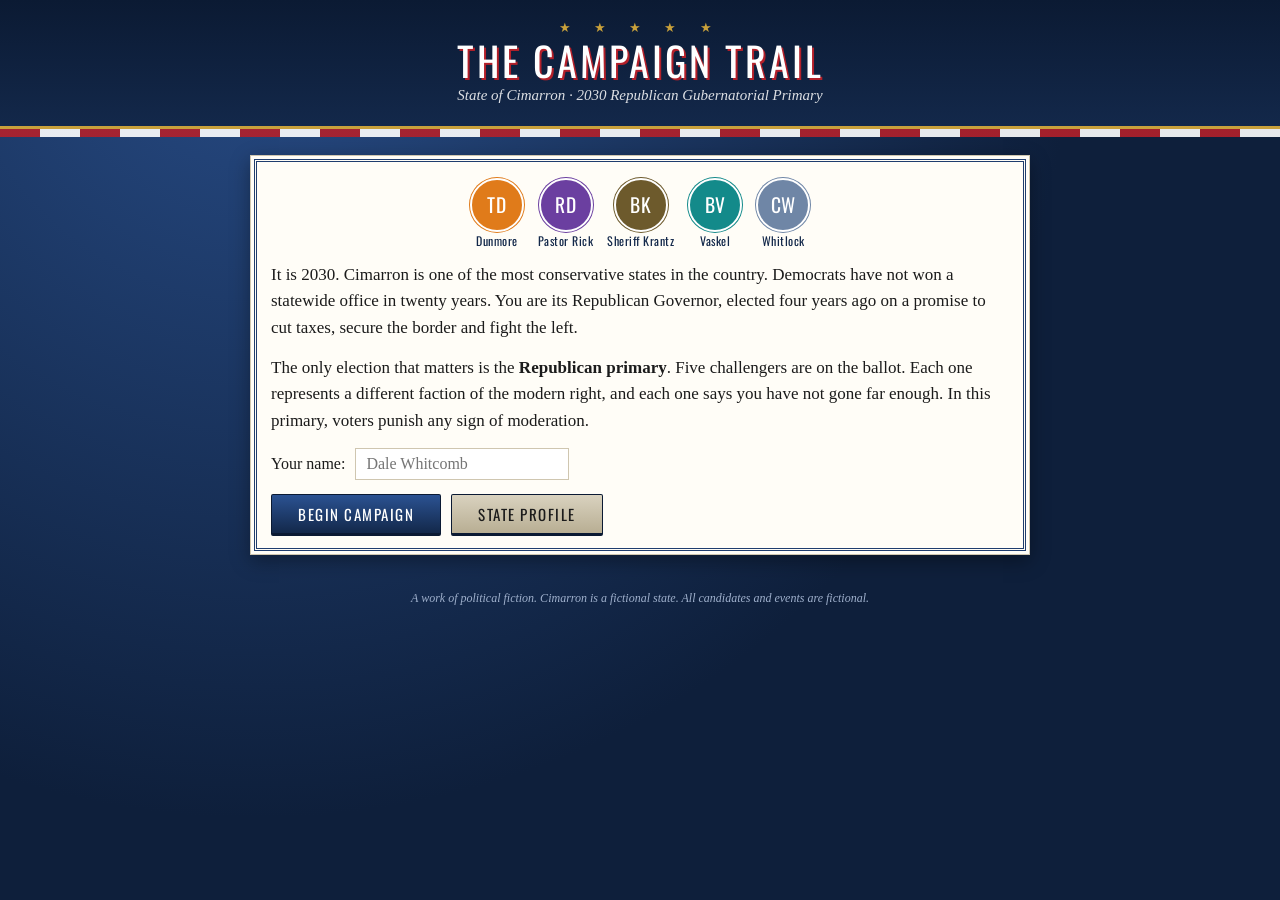
==== index.html @ 8c3085bb "Initial commit: The Campaign Trail: Cimarron 2030 A Campaign Trail-style GOP primary game: factions," ====
<!doctype html>
<html lang="en">
<head>
<meta charset="utf-8">
<meta name="viewport" content="width=device-width, initial-scale=1">
<title>The Campaign Trail: Cimarron 2030</title>
<link rel="preconnect" href="https://fonts.googleapis.com">
<link href="https://fonts.googleapis.com/css2?family=Old+Standard+TT:ital,wght@0,400;0,700;1,400&family=Oswald:wght@500;700&display=swap" rel="stylesheet">
<link rel="stylesheet" href="style.css">
</head>
<body>
  <div id="banner">
    <div class="stars">★ ★ ★ ★ ★</div>
    <div class="banner-title">The Campaign Trail</div>
    <div class="banner-sub">State of Cimarron · 2030 Republican Gubernatorial Primary</div>
    <div id="ticket"></div>
  </div>
  <div class="stripe"></div>
  <main id="app"></main>
  <footer>A work of political fiction. Cimarron is a fictional state. All candidates and events are fictional.</footer>
  <div id="modal" hidden><div class="modal-box"><button class="modal-x" aria-label="Close">×</button><div id="modal-body"></div></div></div>
  <script src="data.js"></script>
  <script src="questions.js"></script>
  <script src="debates.js"></script>
  <script src="events.js"></script>
  <script src="epilogue.js"></script>
  <script src="game.js"></script>
</body>
</html>
---- style.css ----
:root {
  --navy: #13284a; --navy2: #1f3d6e; --red: #b3202a; --cream: #f7f3e8; --paper: #fffdf7;
  --ink: #1b1b1b; --muted: #6a665c; --rule: #cfc6b0; --gold: #c9a13b; --up: #1f7a36; --down: #b3202a;
  --serif: 'Old Standard TT', 'Times New Roman', Georgia, serif; --display: 'Oswald', Impact, sans-serif;
}
* { box-sizing: border-box; }
body {
  margin: 0; color: var(--ink); font-family: var(--serif); font-size: 15px; line-height: 1.5;
  background: #0e1f3b radial-gradient(circle at 20% 0%, #274b85 0%, #0e1f3b 60%) fixed;
}
.muted { color: var(--muted); } .small { font-size: 12px; }
.up { color: var(--up); } .down { color: var(--down); }

/* banner */
#banner { text-align: center; padding: 18px 16px 12px; color: #fff; position: relative;
  background: linear-gradient(180deg, #0b1a33, #13284a); border-bottom: 3px solid var(--gold); }
.stars { color: var(--gold); letter-spacing: 10px; font-size: 13px; }
.banner-title { font-family: var(--display); font-size: 40px; letter-spacing: 3px; text-transform: uppercase; line-height: 1.1;
  text-shadow: 2px 2px 0 var(--red); }
.banner-sub { font-style: italic; opacity: .85; margin-top: 2px; }
#ticket { display: flex; justify-content: center; align-items: center; gap: 8px; margin-top: 8px; font-size: 13px; min-height: 0; }
.stripe { height: 8px; background: repeating-linear-gradient(90deg, var(--red) 0 40px, #fff 40px 80px); opacity: .9; }
footer { text-align: center; color: #9fb0cc; font-size: 12px; font-style: italic; padding: 20px 16px 40px; }

#app { max-width: 1180px; margin: 18px auto 0; padding: 0 16px; }

/* panels */
.panel { background: var(--paper); border: 1px solid var(--rule); outline: 3px double var(--navy2); outline-offset: -7px;
  padding: 18px 20px; margin-bottom: 14px; box-shadow: 0 6px 18px rgba(0,0,0,.35); }
.panel-title { font-family: var(--display); text-transform: uppercase; letter-spacing: 1.5px; color: var(--navy); font-size: 14px;
  border-bottom: 2px solid var(--navy); padding-bottom: 3px; margin: 2px 0 10px; }
.panel-title.big { font-size: 22px; }

/* status bar */
.status { display: flex; flex-wrap: wrap; gap: 8px 22px; background: var(--navy); color: #fff; padding: 8px 14px; margin-bottom: 14px;
  border: 1px solid var(--gold); font-size: 14px; }
.status .lbl { display: block; font-family: var(--display); font-size: 10px; letter-spacing: 1.5px; text-transform: uppercase; color: var(--gold); }
.status .down { color: #ff8a8a; }
.mini-bar { display: inline-block; width: 120px; height: 9px; background: #3a4f75; vertical-align: middle; }
.mini-bar span { display: block; height: 100%; background: var(--gold); }

/* layout */
.cols { display: grid; grid-template-columns: minmax(0, 1.25fr) minmax(0, 1fr); gap: 14px; align-items: start; }
@media (max-width: 900px) { .cols { grid-template-columns: 1fr; } .banner-title { font-size: 28px; } }

/* question */
.q-meta { display: flex; justify-content: space-between; flex-wrap: wrap; gap: 4px 12px; font-family: var(--display); font-size: 12px;
  letter-spacing: 1px; text-transform: uppercase; color: var(--red); border-bottom: 1px solid var(--rule); padding-bottom: 6px; margin-bottom: 10px; }
.q-text { font-size: 17px; line-height: 1.55; margin: 8px 0 14px; }
.answers { display: flex; flex-direction: column; gap: 6px; margin-bottom: 12px; }
.answer { display: flex; gap: 10px; align-items: flex-start; padding: 9px 12px; border: 1px solid var(--rule); background: #fff; cursor: pointer; }
.answer:hover { background: #f3eedf; }
.answer input { margin-top: 5px; accent-color: var(--red); }
.answer.locked { cursor: default; opacity: .55; } .answer.locked:hover { background: #fff; }
.answer.chosen { opacity: 1; border: 2px solid var(--red); background: #fff7f0; }
.btn { font-family: var(--display); font-size: 15px; letter-spacing: 1.5px; text-transform: uppercase; color: #fff; cursor: pointer;
  background: linear-gradient(180deg, #2b5292, #13284a); border: 1px solid #0b1a33; border-bottom-width: 3px; padding: 8px 26px; border-radius: 2px; }
.btn:hover { background: linear-gradient(180deg, #c6303a, #8d1820); }
.btn:disabled { opacity: .45; cursor: not-allowed; background: #7b8599; }
.btn.alt { background: linear-gradient(180deg, #d9d2bf, #b8ae93); color: var(--ink); }
.btn-row { display: flex; gap: 10px; flex-wrap: wrap; }

.feedback { background: #f3eedf; border-left: 4px solid var(--navy); padding: 10px 14px; margin-bottom: 12px; }
.feedback p { margin: 4px 0 8px; font-style: italic; font-size: 16px; }
.fb-head { font-family: var(--display); font-size: 11px; letter-spacing: 1.5px; text-transform: uppercase; color: var(--navy); }
.opp-move { font-style: normal !important; font-size: 14px !important; margin: 2px 0 !important; }
.chips { display: flex; flex-wrap: wrap; gap: 5px; }
.chip { font-size: 12px; padding: 1px 8px; border: 1px solid var(--rule); background: #fff; }
.chip.up { color: var(--up); border-color: var(--up); } .chip.down { color: var(--down); border-color: var(--down); }
.breaking { background: var(--red); color: #fff; padding: 8px 12px; margin: 0 0 12px; font-size: 14px; }
.sel-region { margin-top: 8px; font-size: 15px; color: var(--red); }

/* map */
.map { width: 100%; height: auto; display: block; }
.region path { stroke: #fff; stroke-width: 2; transition: fill .4s, fill-opacity .4s; }
.region.clickable { cursor: pointer; } .region.clickable:hover path { stroke: var(--gold); stroke-width: 4; }
.region.selected path { stroke: var(--gold); stroke-width: 5; }
.region text { text-anchor: middle; pointer-events: none; font-family: var(--serif); fill: #111; paint-order: stroke; stroke: rgba(255,255,255,.92); stroke-width: 4px; stroke-linejoin: round; }
.rname { font-size: 12px; font-weight: 700; } .rlead { font-size: 11px; }
.river { fill: none; stroke: #5b8fd1; stroke-width: 3; }
.legend { display: flex; flex-wrap: wrap; gap: 4px 12px; font-size: 12px; margin-top: 6px; }
.legend i { display: inline-block; width: 11px; height: 11px; margin-right: 4px; vertical-align: -1px; }

/* polling */
.portrait { display: inline-flex; align-items: center; justify-content: center; flex: none; border-radius: 50%; color: #fff; font-family: var(--display);
  background: var(--c); border: 2px solid #fff; box-shadow: 0 0 0 1px var(--c); letter-spacing: .5px; }
.poll-row { display: flex; align-items: center; gap: 8px; margin: 6px 0; }
.poll-main { flex: 1; min-width: 0; }
.poll-name { font-size: 13px; white-space: nowrap; overflow: hidden; text-overflow: ellipsis; }
.pbar { height: 9px; background: #e8e2d2; } .pbar div { height: 100%; transition: width .5s; }
.poll-num { font-family: var(--display); font-size: 16px; min-width: 64px; text-align: right; }
.poll-num span { display: block; font-size: 11px; line-height: 1; }
.endorse-tag { color: var(--gold); font-weight: 700; font-size: 11px; }
.dropped { font-size: 12px; color: var(--muted); margin-top: 6px; font-style: italic; }
.ftable { width: 100%; border-collapse: collapse; font-size: 13px; }
.ftable td { padding: 3px 4px; border-bottom: 1px dotted var(--rule); }
.ftable td.num { font-family: var(--display); text-align: right; font-size: 14px; }
.ftable td.win { color: var(--up); }
.ftable td:last-child { text-align: right; }

/* wire */
.wire { background: #0b1a33; color: #e8e8e8; border: 1px solid var(--gold); padding: 10px 14px; margin-bottom: 14px; }
.wire-title { font-family: var(--display); color: var(--gold); letter-spacing: 3px; font-size: 12px; margin-bottom: 4px; }
.wire-item { font-size: 13px; padding: 4px 0; border-top: 1px solid #22375d; opacity: .7; }
.wire-item.fresh { opacity: 1; }
.wire-item .dot { display: inline-block; width: 8px; height: 8px; border-radius: 50%; margin-right: 8px; }

/* debate */
.stage { display: flex; justify-content: center; flex-wrap: wrap; gap: 10px; padding: 12px; margin-bottom: 8px;
  background: linear-gradient(180deg, #13284a 0%, #1f3d6e 70%, #6b4a2b 70%, #5a3d22 100%); }
.podium { text-align: center; color: #fff; font-size: 11px; font-family: var(--display); letter-spacing: .5px; }
.small-stage .portrait { width: 30px !important; height: 30px !important; font-size: 11px !important; }
.big-result { display: flex; gap: 12px; align-items: center; border: 2px solid; padding: 10px 14px; margin-bottom: 12px; background: #fff; }

/* endorsement */
.endorse-card { display: flex; gap: 14px; align-items: center; margin: 6px 0 12px; }
.endorse-head { font-family: var(--display); font-size: 18px; color: var(--red); letter-spacing: 1px; }
.post { background: #fff; border: 1px solid var(--rule); padding: 8px 12px; margin: 6px 0 0; font-family: Arial, sans-serif; font-size: 14px; }

/* setup */
.title-panel { max-width: 780px; margin: 0 auto 14px; }
.field-row { display: flex; justify-content: center; gap: 14px; flex-wrap: wrap; margin: 4px 0 12px; }
.field-mini { text-align: center; font-size: 12px; font-family: var(--display); letter-spacing: .5px; color: var(--navy); }
.name-row { display: block; font-size: 16px; margin-bottom: 14px; }
.name-row input { font: 16px var(--serif); padding: 6px 10px; border: 1px solid var(--rule); margin-left: 6px; }
.choose-panel { max-width: 860px; margin: 0 auto 14px; }
.choice-card { padding: 12px 14px; }
.opp-card { display: flex; gap: 14px; align-items: flex-start; padding: 10px 0; border-bottom: 1px dotted var(--rule); }
.opp-card p { margin: 4px 0 0; font-size: 14px; }
.faction-tag { color: #fff; font-family: var(--display); font-size: 11px; letter-spacing: 1px; padding: 1px 7px; margin-left: 6px; text-transform: uppercase; }

/* ending */
.ending { padding: 0; }
.ending-head { color: #fff; font-family: var(--display); font-size: 30px; letter-spacing: 3px; text-align: center; padding: 14px; }
.ending-body { padding: 18px 22px; }
.epilogue li, .review li { margin-bottom: 5px; font-size: 14px; }
.end-cols { margin: 12px 0 16px; }
.review { max-height: 360px; overflow: auto; padding-left: 22px; margin: 0; }

/* ---------- v5 additions ---------- */
.cand-link, .region-link { cursor: pointer; border-bottom: 1px dotted currentColor; }
.cand-link:hover, .region-link:hover { color: var(--red); }
.portrait.clickable { cursor: pointer; }
.portrait.clickable:hover { transform: scale(1.08); }
.region { cursor: pointer; } .region:hover path { stroke: var(--gold); stroke-width: 3; }
.region.selecting:hover path { stroke-width: 4; }
.status { align-items: center; }
.status-btns { margin-left: auto; display: flex; gap: 6px; }
.btn.small { font-size: 11px; padding: 4px 10px; border-bottom-width: 2px; }

.tabs { display: flex; gap: 4px; margin-bottom: 8px; }
.tab { font-family: var(--display); font-size: 11px; letter-spacing: 1px; text-transform: uppercase; background: #ece6d6; border: 1px solid var(--rule); padding: 3px 10px; cursor: pointer; }
.tab.on { background: var(--navy); color: #fff; border-color: var(--navy); }
.xtab { width: 100%; border-collapse: collapse; font-size: 12px; margin: 4px 0; }
.xtab th { font-family: var(--display); font-weight: 500; font-size: 11px; letter-spacing: .5px; text-align: center; padding: 3px 2px; border-bottom: 2px solid var(--navy); }
.xtab th:first-child, .xtab td:first-child { text-align: left; }
.xtab td { padding: 3px 4px; border-bottom: 1px dotted var(--rule); text-align: center; font-family: var(--display); }
.xtab td.xlabel { font-family: var(--serif); }
.xtab td.lead { font-weight: 700; }
.xtab.score td { font-family: var(--serif); font-size: 12px; }
.endo-row { display: flex; justify-content: space-between; align-items: center; gap: 8px; font-size: 13px; padding: 3px 0; border-bottom: 1px dotted var(--rule); }
.endo-row > span:last-child { display: flex; align-items: center; gap: 5px; white-space: nowrap; }

.kind { color: #fff; padding: 1px 8px; letter-spacing: 1.5px; }
.event-title { font-family: var(--display); font-size: 24px; color: var(--navy); letter-spacing: .5px; margin: 2px 0 0; }
.advice { background: #f3eedf; border: 1px solid var(--rule); padding: 8px 12px; margin: 4px 0 12px; }
.adv { display: flex; gap: 10px; align-items: flex-start; padding: 6px 0; border-top: 1px dotted var(--rule); font-size: 14px; }
.adv:first-of-type { border-top: 0; }
.risk-tag { display: inline-block; font-family: var(--display); font-size: 10px; letter-spacing: 1px; color: #fff; background: #b35a00; padding: 0 6px; margin-left: 4px; vertical-align: 2px; }
.feedback.fail { border-left-color: var(--red); background: #fbe9e7; }
.feedback.success { border-left-color: var(--up); background: #e8f3ea; }

.round { display: flex; flex-direction: column; gap: 6px; margin-bottom: 12px; }
.round-row { display: flex; gap: 10px; padding: 8px 10px; background: #fff; border: 1px solid var(--rule); }
.round-row.mine { border: 2px solid var(--red); }
.round-main { flex: 1; font-size: 14px; }
.round-text { font-style: italic; margin-top: 2px; }
.grade { font-family: var(--display); font-size: 10px; letter-spacing: 1px; padding: 0 6px; color: #fff; text-transform: uppercase; }
.g-strong { background: var(--up); color: #fff; } .g-solid { background: #6d8f3a; color: #fff; }
.g-weak { background: #b98a2b; color: #fff; } .g-poor { background: var(--red); color: #fff; }
.xtab.score td.g-strong, .xtab.score td.g-solid, .xtab.score td.g-weak, .xtab.score td.g-poor { font-family: var(--display); font-size: 11px; }
.atk { font-family: var(--display); font-size: 10px; letter-spacing: 1px; color: var(--red); text-transform: uppercase; }
.pscore { font-family: var(--display); color: var(--gold); font-size: 12px; min-height: 14px; }

blockquote { margin: 6px 0 14px; padding: 10px 16px; border-left: 4px solid var(--gold); background: #faf6ea; font-style: italic; }
blockquote p { margin: 4px 0; }
.ge { display: flex; height: 26px; margin: 6px 0; color: #fff; font-family: var(--display); font-size: 13px; }
.ge div { display: flex; align-items: center; padding: 0 8px; white-space: nowrap; overflow: hidden; }
.timeline { list-style: none; padding: 0; margin: 6px 0 14px; border-left: 3px solid var(--navy); }
.timeline li { display: flex; gap: 12px; padding: 5px 0 5px 12px; font-size: 14px; position: relative; }
.timeline li::before { content: ''; position: absolute; left: -7px; top: 11px; width: 11px; height: 11px; border-radius: 50%; background: var(--red); border: 2px solid var(--paper); }
.tl-date { font-family: var(--display); color: var(--navy); min-width: 52px; }

#modal { position: fixed; inset: 0; background: rgba(8, 16, 32, .7); z-index: 50; display: flex; align-items: flex-start; justify-content: center; padding: 40px 16px; overflow: auto; }
.modal-box { position: relative; background: var(--paper); max-width: 720px; width: 100%; padding: 22px 24px; border: 1px solid var(--rule); outline: 3px double var(--navy2); outline-offset: -8px; box-shadow: 0 12px 40px rgba(0,0,0,.5); }
.modal-x { position: absolute; top: 8px; right: 12px; font-size: 26px; background: none; border: 0; cursor: pointer; color: var(--navy); }
.modal-head { display: flex; gap: 14px; align-items: center; margin-bottom: 8px; }
.modal-title { font-family: var(--display); font-size: 24px; color: var(--navy); letter-spacing: .5px; }
.modal-stats { display: grid; grid-template-columns: repeat(auto-fit, minmax(180px, 1fr)); gap: 8px 16px; background: #f3eedf; padding: 10px 12px; margin: 8px 0 12px; font-size: 14px; }
.modal-stats .lbl { display: block; font-family: var(--display); font-size: 10px; letter-spacing: 1.5px; text-transform: uppercase; color: var(--red); }
.small-list { margin: 4px 0 10px; padding-left: 20px; font-size: 14px; }
.small-list li { margin-bottom: 3px; }

[hidden] { display: none !important; }
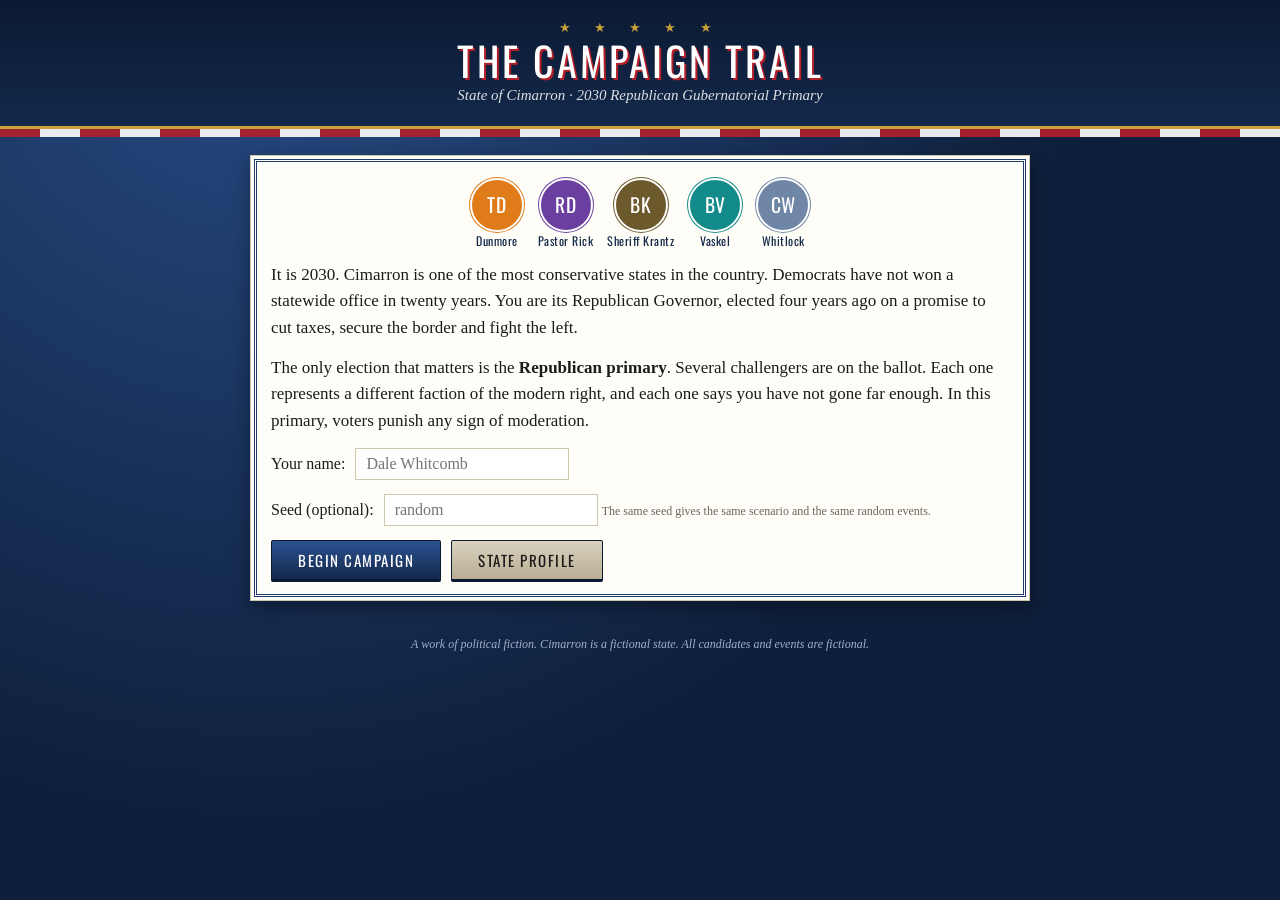
==== commit 94d69d15: "Add scenarios, runoff campaign, war shock, and accurate vote model - Vote model rebuilt on real vote" ====
--- a/index.html
+++ b/index.html
@@ -24,6 +24,7 @@
   <script src="debates.js"></script>
   <script src="events.js"></script>
   <script src="epilogue.js"></script>
+  <script src="runoff.js"></script>
   <script src="game.js"></script>
 </body>
 </html>
--- a/style.css
+++ b/style.css
@@ -202,3 +202,6 @@
 .small-list li { margin-bottom: 3px; }
 
 [hidden] { display: none !important; }
+.scenario-card { background: var(--navy); color: #fff; padding: 10px 14px; margin: 6px 0 12px; border-left: 5px solid var(--gold); font-size: 14px; }
+.scenario-card .lbl { display: block; font-family: var(--display); font-size: 10px; letter-spacing: 1.5px; text-transform: uppercase; color: var(--gold); }
+.scenario-card b { font-family: var(--display); font-size: 18px; letter-spacing: .5px; }
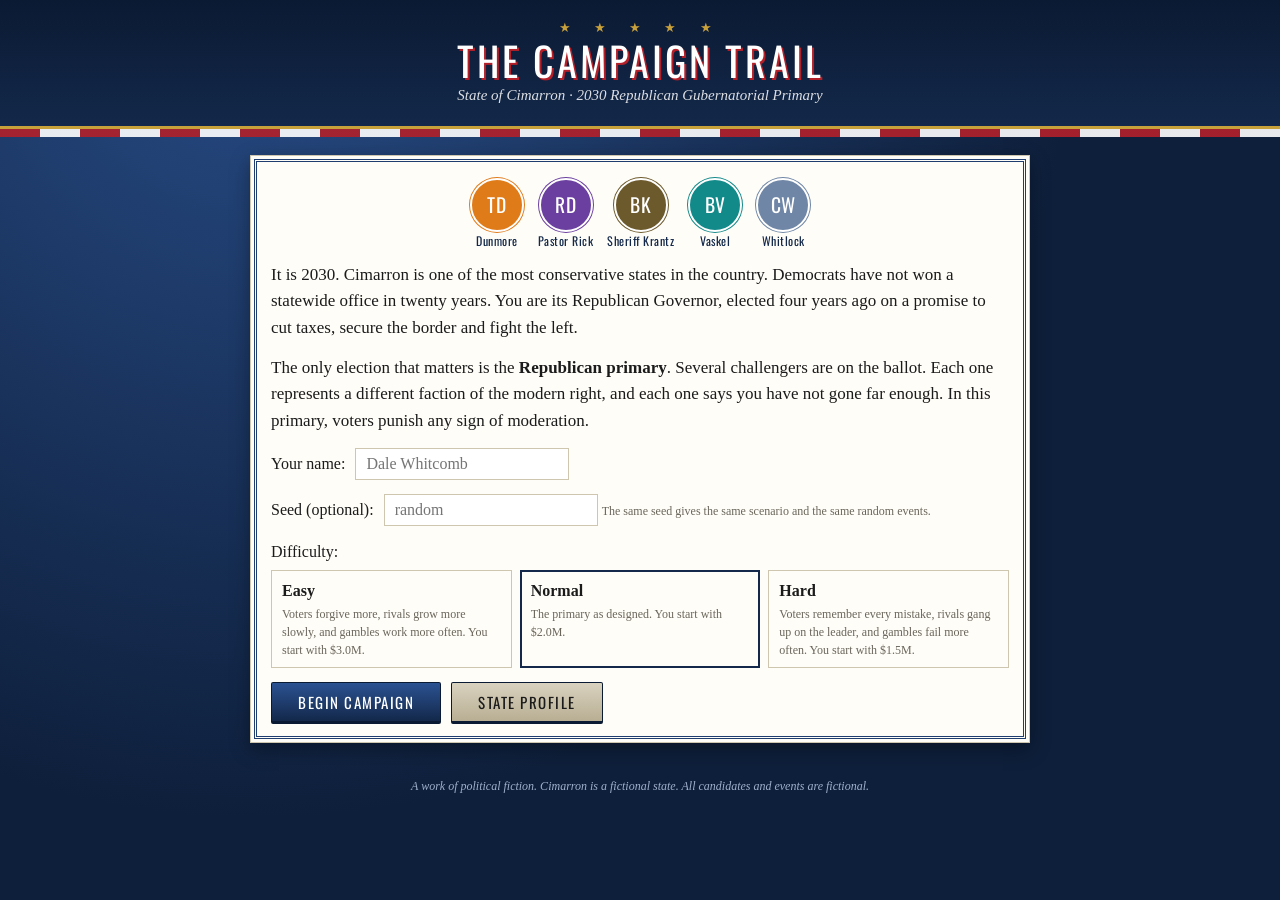
==== commit 5629462f: "Lock unaffordable choices, write unique media reactions for every decision, and vary victory speeche" ====
--- a/index.html
+++ b/index.html
@@ -25,6 +25,8 @@
   <script src="events.js"></script>
   <script src="epilogue.js"></script>
   <script src="runoff.js"></script>
+  <script src="media.js"></script>
+<script src="reactions.js"></script>
   <script src="game.js"></script>
 </body>
 </html>
--- a/style.css
+++ b/style.css
@@ -205,3 +205,22 @@
 .scenario-card { background: var(--navy); color: #fff; padding: 10px 14px; margin: 6px 0 12px; border-left: 5px solid var(--gold); font-size: 14px; }
 .scenario-card .lbl { display: block; font-family: var(--display); font-size: 10px; letter-spacing: 1.5px; text-transform: uppercase; color: var(--gold); }
 .scenario-card b { font-family: var(--display); font-size: 18px; letter-spacing: .5px; }
+
+/* media reactions */
+.reactions { margin: 0 0 12px; }
+.chyron { display: flex; align-items: stretch; font-family: var(--display); letter-spacing: .5px; margin-bottom: 8px; box-shadow: 0 2px 6px rgba(0,0,0,.25); }
+.chyron .outlet { background: var(--oc); color: #fff; padding: 5px 10px; font-size: 13px; letter-spacing: 1.5px; white-space: nowrap; }
+.chyron .clabel { background: var(--ac); color: #111; padding: 5px 8px; font-size: 11px; letter-spacing: 1.5px; display: flex; align-items: center; }
+.chyron .ctext { background: #fff; color: #111; padding: 5px 10px; font-size: 14px; flex: 1; text-transform: uppercase; border: 1px solid var(--oc); border-left: 0; }
+.posts { display: grid; grid-template-columns: 1fr 1fr; gap: 8px; }
+@media (max-width: 700px) { .posts { grid-template-columns: 1fr; } .chyron { flex-wrap: wrap; } }
+.post { display: flex; gap: 8px; background: #fff; border: 1px solid #d8d8d8; border-radius: 10px; padding: 8px 10px; font-family: Arial, Helvetica, sans-serif; font-size: 13px; line-height: 1.35; }
+.post-head { font-size: 12px; margin-bottom: 2px; }
+.post.removed .post-text { color: #777; font-style: italic; background: #f2f2f2; padding: 4px 6px; border-radius: 6px; }
+.risk-tag.unlock { background: #1f6b3a; margin: 0 4px 0 0; }
+.difficulty-row { display: flex; gap: 8px; margin-top: 6px; flex-wrap: wrap; }
+.difficulty { flex: 1 1 200px; display: flex; flex-direction: column; gap: 2px; border: 1px solid var(--rule); padding: 8px 10px; cursor: pointer; }
+.difficulty:has(input:checked) { border-color: #13284a; box-shadow: inset 0 0 0 1px #13284a; }
+.difficulty input { position: absolute; opacity: 0; }
+.risk-tag.cost { background: #5b6474; margin: 0 4px 0 0; }
+.risk-tag.broke { background: #8d1820; margin: 0 4px 0 0; }
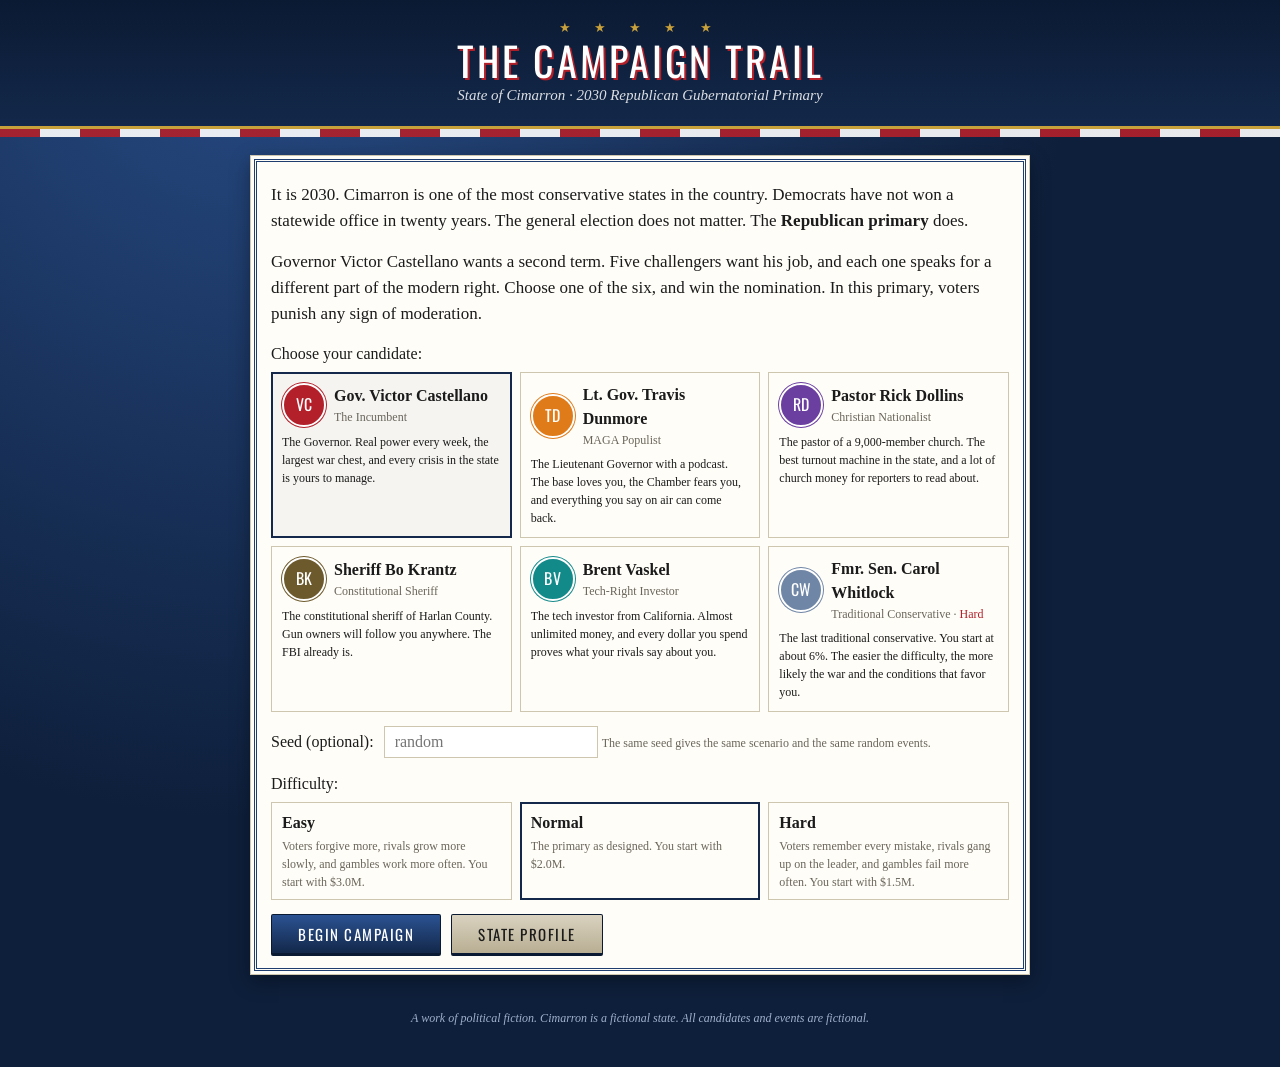
==== commit b5e22b11: "Play any of six candidates: Governor Castellano and five challengers - New incumbent, Gov. Victor Ca" ====
--- a/index.html
+++ b/index.html
@@ -6,7 +6,7 @@
 <title>The Campaign Trail: Cimarron 2030</title>
 <link rel="preconnect" href="https://fonts.googleapis.com">
 <link href="https://fonts.googleapis.com/css2?family=Old+Standard+TT:ital,wght@0,400;0,700;1,400&family=Oswald:wght@500;700&display=swap" rel="stylesheet">
-<link rel="stylesheet" href="style.css">
+<link rel="stylesheet" href="css/style.css">
 </head>
 <body>
   <div id="banner">
@@ -19,14 +19,31 @@
   <main id="app"></main>
   <footer>A work of political fiction. Cimarron is a fictional state. All candidates and events are fictional.</footer>
   <div id="modal" hidden><div class="modal-box"><button class="modal-x" aria-label="Close">×</button><div id="modal-body"></div></div></div>
-  <script src="data.js"></script>
-  <script src="questions.js"></script>
-  <script src="debates.js"></script>
-  <script src="events.js"></script>
-  <script src="epilogue.js"></script>
-  <script src="runoff.js"></script>
-  <script src="media.js"></script>
-<script src="reactions.js"></script>
-  <script src="game.js"></script>
+  <!-- Content: the game's data and text -->
+  <script src="js/content/data.js"></script>
+  <script src="js/content/candidates.js"></script>
+  <script src="js/content/questions.js"></script>
+  <script src="js/content/debates.js"></script>
+  <script src="js/content/events.js"></script>
+  <script src="js/content/campaigns.js"></script>
+  <script src="js/content/epilogue.js"></script>
+  <script src="js/content/runoff.js"></script>
+  <script src="js/content/media.js"></script>
+  <script src="js/content/reactions.js"></script>
+  <!-- Engine: rules and state -->
+  <script src="js/engine/config.js"></script>
+  <script src="js/engine/state.js"></script>
+  <script src="js/engine/model.js"></script>
+  <script src="js/engine/campaign.js"></script>
+  <script src="js/engine/decisions.js"></script>
+  <script src="js/engine/trail.js"></script>
+  <script src="js/engine/election.js"></script>
+  <script src="js/engine/save.js"></script>
+  <!-- Interface: rendering and input (app.js starts the game) -->
+  <script src="js/ui/components.js"></script>
+  <script src="js/ui/screens.js"></script>
+  <script src="js/ui/endings.js"></script>
+  <script src="js/ui/modals.js"></script>
+  <script src="js/ui/app.js"></script>
 </body>
 </html>
--- a/css/style.css
+++ b/css/style.css
@@ -0,0 +1,232 @@
+:root {
+  --navy: #13284a; --navy2: #1f3d6e; --red: #b3202a; --cream: #f7f3e8; --paper: #fffdf7;
+  --ink: #1b1b1b; --muted: #6a665c; --rule: #cfc6b0; --gold: #c9a13b; --up: #1f7a36; --down: #b3202a;
+  --serif: 'Old Standard TT', 'Times New Roman', Georgia, serif; --display: 'Oswald', Impact, sans-serif;
+}
+* { box-sizing: border-box; }
+body {
+  margin: 0; color: var(--ink); font-family: var(--serif); font-size: 15px; line-height: 1.5;
+  background: #0e1f3b radial-gradient(circle at 20% 0%, #274b85 0%, #0e1f3b 60%) fixed;
+}
+.muted { color: var(--muted); } .small { font-size: 12px; }
+.up { color: var(--up); } .down { color: var(--down); }
+
+/* banner */
+#banner { text-align: center; padding: 18px 16px 12px; color: #fff; position: relative;
+  background: linear-gradient(180deg, #0b1a33, #13284a); border-bottom: 3px solid var(--gold); }
+.stars { color: var(--gold); letter-spacing: 10px; font-size: 13px; }
+.banner-title { font-family: var(--display); font-size: 40px; letter-spacing: 3px; text-transform: uppercase; line-height: 1.1;
+  text-shadow: 2px 2px 0 var(--red); }
+.banner-sub { font-style: italic; opacity: .85; margin-top: 2px; }
+#ticket { display: flex; justify-content: center; align-items: center; gap: 8px; margin-top: 8px; font-size: 13px; min-height: 0; }
+.stripe { height: 8px; background: repeating-linear-gradient(90deg, var(--red) 0 40px, #fff 40px 80px); opacity: .9; }
+footer { text-align: center; color: #9fb0cc; font-size: 12px; font-style: italic; padding: 20px 16px 40px; }
+
+#app { max-width: 1180px; margin: 18px auto 0; padding: 0 16px; }
+
+/* panels */
+.panel { background: var(--paper); border: 1px solid var(--rule); outline: 3px double var(--navy2); outline-offset: -7px;
+  padding: 18px 20px; margin-bottom: 14px; box-shadow: 0 6px 18px rgba(0,0,0,.35); }
+.panel-title { font-family: var(--display); text-transform: uppercase; letter-spacing: 1.5px; color: var(--navy); font-size: 14px;
+  border-bottom: 2px solid var(--navy); padding-bottom: 3px; margin: 2px 0 10px; }
+.panel-title.big { font-size: 22px; }
+
+/* status bar */
+.status { display: flex; flex-wrap: wrap; gap: 8px 22px; background: var(--navy); color: #fff; padding: 8px 14px; margin-bottom: 14px;
+  border: 1px solid var(--gold); font-size: 14px; }
+.status .lbl { display: block; font-family: var(--display); font-size: 10px; letter-spacing: 1.5px; text-transform: uppercase; color: var(--gold); }
+.status .down { color: #ff8a8a; }
+.mini-bar { display: inline-block; width: 120px; height: 9px; background: #3a4f75; vertical-align: middle; }
+.mini-bar span { display: block; height: 100%; background: var(--gold); }
+
+/* layout */
+.cols { display: grid; grid-template-columns: minmax(0, 1.25fr) minmax(0, 1fr); gap: 14px; align-items: start; }
+@media (max-width: 900px) { .cols { grid-template-columns: 1fr; } .banner-title { font-size: 28px; } }
+
+/* question */
+.q-meta { display: flex; justify-content: space-between; flex-wrap: wrap; gap: 4px 12px; font-family: var(--display); font-size: 12px;
+  letter-spacing: 1px; text-transform: uppercase; color: var(--red); border-bottom: 1px solid var(--rule); padding-bottom: 6px; margin-bottom: 10px; }
+.q-text { font-size: 17px; line-height: 1.55; margin: 8px 0 14px; }
+.answers { display: flex; flex-direction: column; gap: 6px; margin-bottom: 12px; }
+.answer { display: flex; gap: 10px; align-items: flex-start; padding: 9px 12px; border: 1px solid var(--rule); background: #fff; cursor: pointer; }
+.answer:hover { background: #f3eedf; }
+.answer input { margin-top: 5px; accent-color: var(--red); }
+.answer.locked { cursor: default; opacity: .55; } .answer.locked:hover { background: #fff; }
+.answer.chosen { opacity: 1; border: 2px solid var(--red); background: #fff7f0; }
+.btn { font-family: var(--display); font-size: 15px; letter-spacing: 1.5px; text-transform: uppercase; color: #fff; cursor: pointer;
+  background: linear-gradient(180deg, #2b5292, #13284a); border: 1px solid #0b1a33; border-bottom-width: 3px; padding: 8px 26px; border-radius: 2px; }
+.btn:hover { background: linear-gradient(180deg, #c6303a, #8d1820); }
+.btn:disabled { opacity: .45; cursor: not-allowed; background: #7b8599; }
+.btn.alt { background: linear-gradient(180deg, #d9d2bf, #b8ae93); color: var(--ink); }
+.btn-row { display: flex; gap: 10px; flex-wrap: wrap; }
+
+.feedback { background: #f3eedf; border-left: 4px solid var(--navy); padding: 10px 14px; margin-bottom: 12px; }
+.feedback p { margin: 4px 0 8px; font-style: italic; font-size: 16px; }
+.fb-head { font-family: var(--display); font-size: 11px; letter-spacing: 1.5px; text-transform: uppercase; color: var(--navy); }
+.opp-move { font-style: normal !important; font-size: 14px !important; margin: 2px 0 !important; }
+.chips { display: flex; flex-wrap: wrap; gap: 5px; }
+.chip { font-size: 12px; padding: 1px 8px; border: 1px solid var(--rule); background: #fff; }
+.chip.up { color: var(--up); border-color: var(--up); } .chip.down { color: var(--down); border-color: var(--down); }
+.breaking { background: var(--red); color: #fff; padding: 8px 12px; margin: 0 0 12px; font-size: 14px; }
+.sel-region { margin-top: 8px; font-size: 15px; color: var(--red); }
+
+/* map */
+.map { width: 100%; height: auto; display: block; }
+.region path { stroke: #fff; stroke-width: 2; transition: fill .4s, fill-opacity .4s; }
+.region.clickable { cursor: pointer; } .region.clickable:hover path { stroke: var(--gold); stroke-width: 4; }
+.region.selected path { stroke: var(--gold); stroke-width: 5; }
+.region text { text-anchor: middle; pointer-events: none; font-family: var(--serif); fill: #111; paint-order: stroke; stroke: rgba(255,255,255,.92); stroke-width: 4px; stroke-linejoin: round; }
+.rname { font-size: 12px; font-weight: 700; } .rlead { font-size: 11px; }
+.river { fill: none; stroke: #5b8fd1; stroke-width: 3; }
+.legend { display: flex; flex-wrap: wrap; gap: 4px 12px; font-size: 12px; margin-top: 6px; }
+.legend i { display: inline-block; width: 11px; height: 11px; margin-right: 4px; vertical-align: -1px; }
+
+/* polling */
+.portrait { display: inline-flex; align-items: center; justify-content: center; flex: none; border-radius: 50%; color: #fff; font-family: var(--display);
+  background: var(--c); border: 2px solid #fff; box-shadow: 0 0 0 1px var(--c); letter-spacing: .5px; }
+.poll-row { display: flex; align-items: center; gap: 8px; margin: 6px 0; }
+.poll-main { flex: 1; min-width: 0; }
+.poll-name { font-size: 13px; white-space: nowrap; overflow: hidden; text-overflow: ellipsis; }
+.pbar { height: 9px; background: #e8e2d2; } .pbar div { height: 100%; transition: width .5s; }
+.poll-num { font-family: var(--display); font-size: 16px; min-width: 64px; text-align: right; }
+.poll-num span { display: block; font-size: 11px; line-height: 1; }
+.endorse-tag { color: var(--gold); font-weight: 700; font-size: 11px; }
+.dropped { font-size: 12px; color: var(--muted); margin-top: 6px; font-style: italic; }
+.ftable { width: 100%; border-collapse: collapse; font-size: 13px; }
+.ftable td { padding: 3px 4px; border-bottom: 1px dotted var(--rule); }
+.ftable td.num { font-family: var(--display); text-align: right; font-size: 14px; }
+.ftable td.win { color: var(--up); }
+.ftable td:last-child { text-align: right; }
+
+/* wire */
+.wire { background: #0b1a33; color: #e8e8e8; border: 1px solid var(--gold); padding: 10px 14px; margin-bottom: 14px; }
+.wire-title { font-family: var(--display); color: var(--gold); letter-spacing: 3px; font-size: 12px; margin-bottom: 4px; }
+.wire-item { font-size: 13px; padding: 4px 0; border-top: 1px solid #22375d; opacity: .7; }
+.wire-item.fresh { opacity: 1; }
+.wire-item .dot { display: inline-block; width: 8px; height: 8px; border-radius: 50%; margin-right: 8px; }
+
+/* debate */
+.stage { display: flex; justify-content: center; flex-wrap: wrap; gap: 10px; padding: 12px; margin-bottom: 8px;
+  background: linear-gradient(180deg, #13284a 0%, #1f3d6e 70%, #6b4a2b 70%, #5a3d22 100%); }
+.podium { text-align: center; color: #fff; font-size: 11px; font-family: var(--display); letter-spacing: .5px; }
+.small-stage .portrait { width: 30px !important; height: 30px !important; font-size: 11px !important; }
+.big-result { display: flex; gap: 12px; align-items: center; border: 2px solid; padding: 10px 14px; margin-bottom: 12px; background: #fff; }
+
+/* endorsement */
+.endorse-card { display: flex; gap: 14px; align-items: center; margin: 6px 0 12px; }
+.endorse-head { font-family: var(--display); font-size: 18px; color: var(--red); letter-spacing: 1px; }
+.post { background: #fff; border: 1px solid var(--rule); padding: 8px 12px; margin: 6px 0 0; font-family: Arial, sans-serif; font-size: 14px; }
+
+/* setup */
+.title-panel { max-width: 780px; margin: 0 auto 14px; }
+.field-row { display: flex; justify-content: center; gap: 14px; flex-wrap: wrap; margin: 4px 0 12px; }
+.field-mini { text-align: center; font-size: 12px; font-family: var(--display); letter-spacing: .5px; color: var(--navy); }
+.name-row { display: block; font-size: 16px; margin-bottom: 14px; }
+.name-row input { font: 16px var(--serif); padding: 6px 10px; border: 1px solid var(--rule); margin-left: 6px; }
+.choose-panel { max-width: 860px; margin: 0 auto 14px; }
+.choice-card { padding: 12px 14px; }
+.opp-card { display: flex; gap: 14px; align-items: flex-start; padding: 10px 0; border-bottom: 1px dotted var(--rule); }
+.opp-card p { margin: 4px 0 0; font-size: 14px; }
+.faction-tag { color: #fff; font-family: var(--display); font-size: 11px; letter-spacing: 1px; padding: 1px 7px; margin-left: 6px; text-transform: uppercase; }
+
+/* ending */
+.ending { padding: 0; }
+.ending-head { color: #fff; font-family: var(--display); font-size: 30px; letter-spacing: 3px; text-align: center; padding: 14px; }
+.ending-body { padding: 18px 22px; }
+.epilogue li, .review li { margin-bottom: 5px; font-size: 14px; }
+.end-cols { margin: 12px 0 16px; }
+.review { max-height: 360px; overflow: auto; padding-left: 22px; margin: 0; }
+
+/* ---------- v5 additions ---------- */
+.cand-link, .region-link { cursor: pointer; border-bottom: 1px dotted currentColor; }
+.cand-link:hover, .region-link:hover { color: var(--red); }
+.portrait.clickable { cursor: pointer; }
+.portrait.clickable:hover { transform: scale(1.08); }
+.region { cursor: pointer; } .region:hover path { stroke: var(--gold); stroke-width: 3; }
+.region.selecting:hover path { stroke-width: 4; }
+.status { align-items: center; }
+.status-btns { margin-left: auto; display: flex; gap: 6px; }
+.btn.small { font-size: 11px; padding: 4px 10px; border-bottom-width: 2px; }
+
+.tabs { display: flex; gap: 4px; margin-bottom: 8px; }
+.tab { font-family: var(--display); font-size: 11px; letter-spacing: 1px; text-transform: uppercase; background: #ece6d6; border: 1px solid var(--rule); padding: 3px 10px; cursor: pointer; }
+.tab.on { background: var(--navy); color: #fff; border-color: var(--navy); }
+.xtab { width: 100%; border-collapse: collapse; font-size: 12px; margin: 4px 0; }
+.xtab th { font-family: var(--display); font-weight: 500; font-size: 11px; letter-spacing: .5px; text-align: center; padding: 3px 2px; border-bottom: 2px solid var(--navy); }
+.xtab th:first-child, .xtab td:first-child { text-align: left; }
+.xtab td { padding: 3px 4px; border-bottom: 1px dotted var(--rule); text-align: center; font-family: var(--display); }
+.xtab td.xlabel { font-family: var(--serif); }
+.xtab td.lead { font-weight: 700; }
+.xtab.score td { font-family: var(--serif); font-size: 12px; }
+.endo-row { display: flex; justify-content: space-between; align-items: center; gap: 8px; font-size: 13px; padding: 3px 0; border-bottom: 1px dotted var(--rule); }
+.endo-row > span:last-child { display: flex; align-items: center; gap: 5px; white-space: nowrap; }
+
+.kind { color: #fff; padding: 1px 8px; letter-spacing: 1.5px; }
+.event-title { font-family: var(--display); font-size: 24px; color: var(--navy); letter-spacing: .5px; margin: 2px 0 0; }
+.advice { background: #f3eedf; border: 1px solid var(--rule); padding: 8px 12px; margin: 4px 0 12px; }
+.adv { display: flex; gap: 10px; align-items: flex-start; padding: 6px 0; border-top: 1px dotted var(--rule); font-size: 14px; }
+.adv:first-of-type { border-top: 0; }
+.risk-tag { display: inline-block; font-family: var(--display); font-size: 10px; letter-spacing: 1px; color: #fff; background: #b35a00; padding: 0 6px; margin-left: 4px; vertical-align: 2px; }
+.feedback.fail { border-left-color: var(--red); background: #fbe9e7; }
+.feedback.success { border-left-color: var(--up); background: #e8f3ea; }
+
+.round { display: flex; flex-direction: column; gap: 6px; margin-bottom: 12px; }
+.round-row { display: flex; gap: 10px; padding: 8px 10px; background: #fff; border: 1px solid var(--rule); }
+.round-row.mine { border: 2px solid var(--red); }
+.round-main { flex: 1; font-size: 14px; }
+.round-text { font-style: italic; margin-top: 2px; }
+.grade { font-family: var(--display); font-size: 10px; letter-spacing: 1px; padding: 0 6px; color: #fff; text-transform: uppercase; }
+.g-strong { background: var(--up); color: #fff; } .g-solid { background: #6d8f3a; color: #fff; }
+.g-weak { background: #b98a2b; color: #fff; } .g-poor { background: var(--red); color: #fff; }
+.xtab.score td.g-strong, .xtab.score td.g-solid, .xtab.score td.g-weak, .xtab.score td.g-poor { font-family: var(--display); font-size: 11px; }
+.atk { font-family: var(--display); font-size: 10px; letter-spacing: 1px; color: var(--red); text-transform: uppercase; }
+.pscore { font-family: var(--display); color: var(--gold); font-size: 12px; min-height: 14px; }
+
+blockquote { margin: 6px 0 14px; padding: 10px 16px; border-left: 4px solid var(--gold); background: #faf6ea; font-style: italic; }
+blockquote p { margin: 4px 0; }
+.ge { display: flex; height: 26px; margin: 6px 0; color: #fff; font-family: var(--display); font-size: 13px; }
+.ge div { display: flex; align-items: center; padding: 0 8px; white-space: nowrap; overflow: hidden; }
+.timeline { list-style: none; padding: 0; margin: 6px 0 14px; border-left: 3px solid var(--navy); }
+.timeline li { display: flex; gap: 12px; padding: 5px 0 5px 12px; font-size: 14px; position: relative; }
+.timeline li::before { content: ''; position: absolute; left: -7px; top: 11px; width: 11px; height: 11px; border-radius: 50%; background: var(--red); border: 2px solid var(--paper); }
+.tl-date { font-family: var(--display); color: var(--navy); min-width: 52px; }
+
+#modal { position: fixed; inset: 0; background: rgba(8, 16, 32, .7); z-index: 50; display: flex; align-items: flex-start; justify-content: center; padding: 40px 16px; overflow: auto; }
+.modal-box { position: relative; background: var(--paper); max-width: 720px; width: 100%; padding: 22px 24px; border: 1px solid var(--rule); outline: 3px double var(--navy2); outline-offset: -8px; box-shadow: 0 12px 40px rgba(0,0,0,.5); }
+.modal-x { position: absolute; top: 8px; right: 12px; font-size: 26px; background: none; border: 0; cursor: pointer; color: var(--navy); }
+.modal-head { display: flex; gap: 14px; align-items: center; margin-bottom: 8px; }
+.modal-title { font-family: var(--display); font-size: 24px; color: var(--navy); letter-spacing: .5px; }
+.modal-stats { display: grid; grid-template-columns: repeat(auto-fit, minmax(180px, 1fr)); gap: 8px 16px; background: #f3eedf; padding: 10px 12px; margin: 8px 0 12px; font-size: 14px; }
+.modal-stats .lbl { display: block; font-family: var(--display); font-size: 10px; letter-spacing: 1.5px; text-transform: uppercase; color: var(--red); }
+.small-list { margin: 4px 0 10px; padding-left: 20px; font-size: 14px; }
+.small-list li { margin-bottom: 3px; }
+
+[hidden] { display: none !important; }
+.scenario-card { background: var(--navy); color: #fff; padding: 10px 14px; margin: 6px 0 12px; border-left: 5px solid var(--gold); font-size: 14px; }
+.scenario-card .lbl { display: block; font-family: var(--display); font-size: 10px; letter-spacing: 1.5px; text-transform: uppercase; color: var(--gold); }
+.scenario-card b { font-family: var(--display); font-size: 18px; letter-spacing: .5px; }
+
+/* media reactions */
+.reactions { margin: 0 0 12px; }
+.chyron { display: flex; align-items: stretch; font-family: var(--display); letter-spacing: .5px; margin-bottom: 8px; box-shadow: 0 2px 6px rgba(0,0,0,.25); }
+.chyron .outlet { background: var(--oc); color: #fff; padding: 5px 10px; font-size: 13px; letter-spacing: 1.5px; white-space: nowrap; }
+.chyron .clabel { background: var(--ac); color: #111; padding: 5px 8px; font-size: 11px; letter-spacing: 1.5px; display: flex; align-items: center; }
+.chyron .ctext { background: #fff; color: #111; padding: 5px 10px; font-size: 14px; flex: 1; text-transform: uppercase; border: 1px solid var(--oc); border-left: 0; }
+.posts { display: grid; grid-template-columns: 1fr 1fr; gap: 8px; }
+@media (max-width: 700px) { .posts { grid-template-columns: 1fr; } .chyron { flex-wrap: wrap; } }
+.post { display: flex; gap: 8px; background: #fff; border: 1px solid #d8d8d8; border-radius: 10px; padding: 8px 10px; font-family: Arial, Helvetica, sans-serif; font-size: 13px; line-height: 1.35; }
+.post-head { font-size: 12px; margin-bottom: 2px; }
+.post.removed .post-text { color: #777; font-style: italic; background: #f2f2f2; padding: 4px 6px; border-radius: 6px; }
+.risk-tag.unlock { background: #1f6b3a; margin: 0 4px 0 0; }
+.difficulty-row { display: flex; gap: 8px; margin-top: 6px; flex-wrap: wrap; }
+.difficulty { flex: 1 1 200px; display: flex; flex-direction: column; gap: 2px; border: 1px solid var(--rule); padding: 8px 10px; cursor: pointer; }
+.difficulty:has(input:checked) { border-color: #13284a; box-shadow: inset 0 0 0 1px #13284a; }
+.difficulty input { position: absolute; opacity: 0; }
+.risk-tag.cost { background: #5b6474; margin: 0 4px 0 0; }
+.risk-tag.broke { background: #8d1820; margin: 0 4px 0 0; }
+.player-grid { display: grid; grid-template-columns: repeat(auto-fill, minmax(230px, 1fr)); gap: 8px; margin-top: 6px; }
+.player-card { display: flex; flex-direction: column; gap: 6px; border: 1px solid var(--rule); padding: 10px; cursor: pointer; }
+.player-card:has(input:checked) { border-color: #13284a; box-shadow: inset 0 0 0 1px #13284a; background: rgba(19, 40, 74, .04); }
+.player-card input { position: absolute; opacity: 0; }
+.player-head { display: flex; align-items: center; gap: 8px; }
+.player-head > span:last-child { display: flex; flex-direction: column; }
